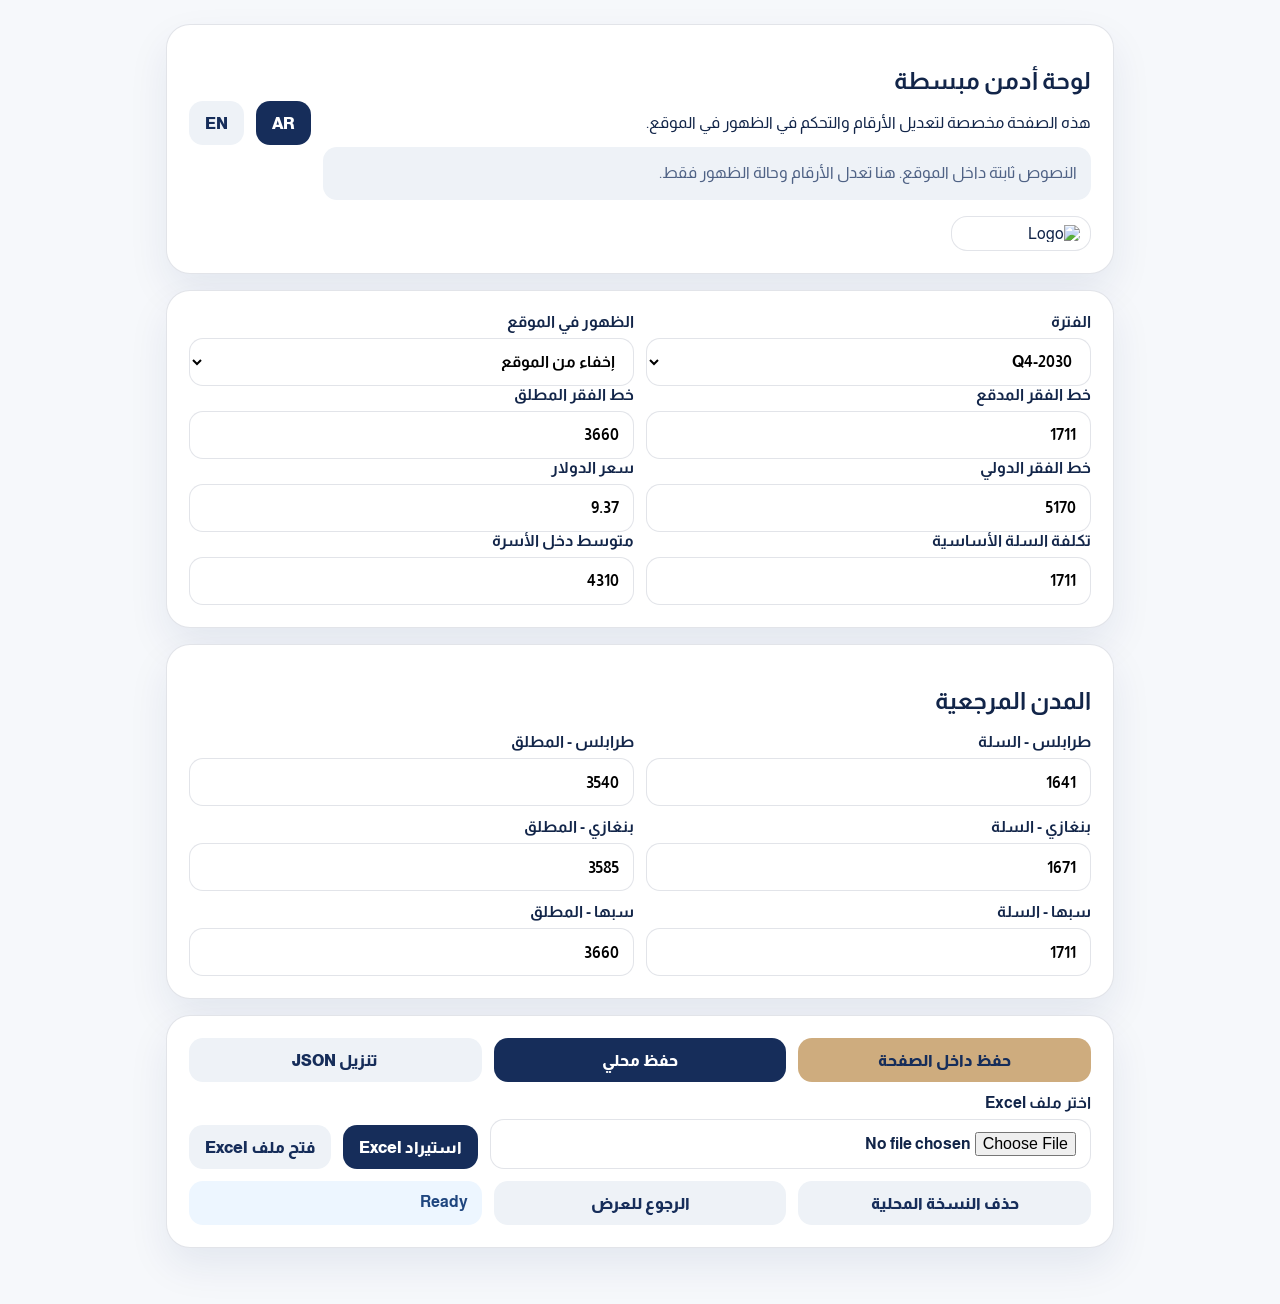
==== admin.html @ bd621da5 "Add files via upload" ====
<!DOCTYPE html>
<html lang="ar" dir="rtl">
  <head>
    <meta charset="UTF-8" />
    <meta name="viewport" content="width=device-width, initial-scale=1.0" />
    <title>Admin Dashboard</title>
    <link rel="preconnect" href="https://fonts.googleapis.com" />
    <link rel="preconnect" href="https://fonts.gstatic.com" crossorigin />
    <link href="https://fonts.googleapis.com/css2?family=Almarai:wght@300;400;700;800&display=swap" rel="stylesheet" />
    <style>
      :root {
        --primary: #162d5a;
        --accent: #ceac7e;
        --muted: #eef2f7;
        --border: rgba(18, 37, 73, 0.12);
      }

      * { box-sizing: border-box; }

      body {
        margin: 0;
        background: #f6f8fb;
        color: #122549;
        font-family: "Almarai", sans-serif;
      }

      .shell {
        max-width: 980px;
        margin: 0 auto;
        padding: 24px 16px 40px;
      }

      .card {
        background: #fff;
        border: 1px solid var(--border);
        border-radius: 24px;
        box-shadow: 0 18px 40px rgba(0, 35, 102, 0.08);
        padding: 22px;
        margin-bottom: 16px;
      }

      .topbar,
      .actions,
      .lang-switch,
      .grid,
      .import-row {
        display: grid;
        gap: 12px;
      }

      .topbar {
        grid-template-columns: 1fr auto;
        align-items: center;
      }

      .lang-switch {
        grid-auto-flow: column;
      }

      .lang-button,
      .button {
        min-height: 44px;
        padding: 0 16px;
        border: 0;
        border-radius: 14px;
        font: inherit;
        font-weight: 800;
        cursor: pointer;
      }

      .lang-button {
        background: var(--muted);
        color: var(--primary);
      }

      .lang-button.is-active {
        background: var(--primary);
        color: #fff;
      }

      .logo-wrap {
        margin-top: 16px;
        display: grid;
        gap: 10px;
      }

      .logo-wrap img {
        display: block;
        max-width: 140px;
        width: 100%;
        height: auto;
        border: 1px solid var(--border);
        border-radius: 16px;
        padding: 8px 10px;
        background: #fff;
      }

      .grid {
        grid-template-columns: repeat(2, minmax(0, 1fr));
      }

      .import-row {
        grid-template-columns: minmax(0, 1fr) auto auto;
        align-items: end;
      }

      .note {
        margin-top: 12px;
        padding: 12px 14px;
        border-radius: 14px;
        background: var(--muted);
        color: #4f6285;
        line-height: 1.8;
      }

      label {
        display: grid;
        gap: 8px;
        font-weight: 700;
      }

      input,
      select {
        min-height: 48px;
        padding: 12px 14px;
        border: 1px solid var(--border);
        border-radius: 14px;
        background: #fff;
        font: inherit;
      }

      .button {
        background: var(--accent);
        color: var(--primary);
        text-decoration: none;
        display: inline-flex;
        align-items: center;
        justify-content: center;
      }

      .button--dark {
        background: var(--primary);
        color: #fff;
      }

      .button--ghost {
        background: var(--muted);
        color: var(--primary);
      }

      .actions {
        grid-template-columns: repeat(3, minmax(0, 1fr));
      }

      .status {
        padding: 12px 14px;
        border-radius: 14px;
        background: #edf6ff;
        color: #1f467f;
        font-weight: 700;
      }

      @media (max-width: 720px) {
        .topbar,
        .grid,
        .actions,
        .import-row {
          grid-template-columns: 1fr;
        }

        .logo-wrap img {
          max-width: 112px;
        }
      }
    </style>
  </head>
  <body>
    <main class="shell">
      <section class="card">
        <div class="topbar">
          <div>
            <h1 id="pageTitle">Admin</h1>
            <p id="pageDesc">Edit dashboard values</p>
            <div class="note" id="adminNote">Only numeric values and visibility are editable here.</div>
          </div>
          <div class="lang-switch">
            <button class="lang-button is-active" type="button" data-lang="ar">AR</button>
            <button class="lang-button" type="button" data-lang="en">EN</button>
          </div>
        </div>
        <div class="logo-wrap">
          <img id="logoImage" src="./assets/logo-ar.png" alt="Logo" />
        </div>
      </section>

      <section class="card">
        <div class="grid">
          <label>
            <span id="periodLabel">Period</span>
            <select id="periodSelect"></select>
          </label>
          <label>
            <span id="availableLabel">Visibility</span>
            <select id="availableSelect">
              <option value="true">Show</option>
              <option value="false">Hide</option>
            </select>
          </label>
        </div>

        <div class="grid">
          <label>
            <span id="extremeLabel">Extreme poverty line</span>
            <input id="extremeInput" type="number" />
          </label>
          <label>
            <span id="absoluteLabel">Absolute poverty line</span>
            <input id="absoluteInput" type="number" />
          </label>
        </div>

        <div class="grid">
          <label>
            <span id="internationalLabel">International poverty line</span>
            <input id="internationalInput" type="number" />
          </label>
          <label>
            <span id="fxLabel">USD rate</span>
            <input id="fxInput" type="number" step="0.01" />
          </label>
        </div>

        <div class="grid">
          <label>
            <span id="basketLabel">Basic basket cost</span>
            <input id="basketInput" type="number" />
          </label>
          <label>
            <span id="incomeLabel">Average family income</span>
            <input id="incomeInput" type="number" />
          </label>
        </div>
      </section>

      <section class="card">
        <h2 id="regionsTitle">Reference cities</h2>
        <div class="grid">
          <label>
            <span id="tripoliBasketLabel">Tripoli - basket</span>
            <input id="tripoliBasket" type="number" />
          </label>
          <label>
            <span id="tripoliAbsoluteLabel">Tripoli - absolute</span>
            <input id="tripoliAbsolute" type="number" />
          </label>
          <label>
            <span id="benghaziBasketLabel">Benghazi - basket</span>
            <input id="benghaziBasket" type="number" />
          </label>
          <label>
            <span id="benghaziAbsoluteLabel">Benghazi - absolute</span>
            <input id="benghaziAbsolute" type="number" />
          </label>
          <label>
            <span id="sabhaBasketLabel">Sabha - basket</span>
            <input id="sabhaBasket" type="number" />
          </label>
          <label>
            <span id="sabhaAbsoluteLabel">Sabha - absolute</span>
            <input id="sabhaAbsolute" type="number" />
          </label>
        </div>
      </section>

      <section class="card">
        <div class="actions">
          <button class="button" id="saveButton" type="button">Save in page</button>
          <button class="button button--dark" id="saveLocalButton" type="button">Save locally</button>
          <button class="button button--ghost" id="downloadButton" type="button">Download JSON</button>
        </div>
        <div class="import-row" style="margin-top:12px;">
          <label>
            <span id="fileLabel">Choose Excel file</span>
            <input id="excelFileInput" type="file" accept=".xlsx,.xls" />
          </label>
          <button class="button button--dark" id="importExcelButton" type="button">Import Excel</button>
          <a class="button button--ghost" href="./dashboard-data.xlsx" id="templateButton">Open Excel file</a>
        </div>
        <div class="actions" style="margin-top:12px;">
          <button class="button button--ghost" id="resetLocalButton" type="button">Reset local copy</button>
          <a class="button button--ghost" href="./index.html" id="backButton">Back to dashboard</a>
          <div class="status" id="statusBox">Ready</div>
        </div>
      </section>
    </main>

    <script src="https://cdn.jsdelivr.net/npm/xlsx/dist/xlsx.full.min.js"></script>
    <script src="./dashboard-data.js"></script>
    <script>
      const STORAGE_KEY = "kif-dashboard-data";
      const LANG_KEY = "kif-dashboard-lang";

      let source = null;
      let currentLang = localStorage.getItem(LANG_KEY) || "ar";

      const ui = {
        ar: {
          pageTitle: "\u0644\u0648\u062d\u0629 \u0623\u062f\u0645\u0646 \u0645\u0628\u0633\u0637\u0629",
          pageDesc: "\u0647\u0630\u0647 \u0627\u0644\u0635\u0641\u062d\u0629 \u0645\u062e\u0635\u0635\u0629 \u0644\u062a\u0639\u062f\u064a\u0644 \u0627\u0644\u0623\u0631\u0642\u0627\u0645 \u0648\u0627\u0644\u062a\u062d\u0643\u0645 \u0641\u064a \u0627\u0644\u0638\u0647\u0648\u0631 \u0641\u064a \u0627\u0644\u0645\u0648\u0642\u0639.",
          adminNote: "\u0627\u0644\u0646\u0635\u0648\u0635 \u062b\u0627\u0628\u062a\u0629 \u062f\u0627\u062e\u0644 \u0627\u0644\u0645\u0648\u0642\u0639. \u0647\u0646\u0627 \u062a\u0639\u062f\u0644 \u0627\u0644\u0623\u0631\u0642\u0627\u0645 \u0648\u062d\u0627\u0644\u0629 \u0627\u0644\u0638\u0647\u0648\u0631 \u0641\u0642\u0637.",
          periodLabel: "\u0627\u0644\u0641\u062a\u0631\u0629",
          availableLabel: "\u0627\u0644\u0638\u0647\u0648\u0631 \u0641\u064a \u0627\u0644\u0645\u0648\u0642\u0639",
          extremeLabel: "\u062e\u0637 \u0627\u0644\u0641\u0642\u0631 \u0627\u0644\u0645\u062f\u0642\u0639",
          absoluteLabel: "\u062e\u0637 \u0627\u0644\u0641\u0642\u0631 \u0627\u0644\u0645\u0637\u0644\u0642",
          internationalLabel: "\u062e\u0637 \u0627\u0644\u0641\u0642\u0631 \u0627\u0644\u062f\u0648\u0644\u064a",
          fxLabel: "\u0633\u0639\u0631 \u0627\u0644\u062f\u0648\u0644\u0627\u0631",
          basketLabel: "\u062a\u0643\u0644\u0641\u0629 \u0627\u0644\u0633\u0644\u0629 \u0627\u0644\u0623\u0633\u0627\u0633\u064a\u0629",
          incomeLabel: "\u0645\u062a\u0648\u0633\u0637 \u062f\u062e\u0644 \u0627\u0644\u0623\u0633\u0631\u0629",
          regionsTitle: "\u0627\u0644\u0645\u062f\u0646 \u0627\u0644\u0645\u0631\u062c\u0639\u064a\u0629",
          tripoliBasketLabel: "\u0637\u0631\u0627\u0628\u0644\u0633 - \u0627\u0644\u0633\u0644\u0629",
          tripoliAbsoluteLabel: "\u0637\u0631\u0627\u0628\u0644\u0633 - \u0627\u0644\u0645\u0637\u0644\u0642",
          benghaziBasketLabel: "\u0628\u0646\u063a\u0627\u0632\u064a - \u0627\u0644\u0633\u0644\u0629",
          benghaziAbsoluteLabel: "\u0628\u0646\u063a\u0627\u0632\u064a - \u0627\u0644\u0645\u0637\u0644\u0642",
          sabhaBasketLabel: "\u0633\u0628\u0647\u0627 - \u0627\u0644\u0633\u0644\u0629",
          sabhaAbsoluteLabel: "\u0633\u0628\u0647\u0627 - \u0627\u0644\u0645\u0637\u0644\u0642",
          saveButton: "\u062d\u0641\u0638 \u062f\u0627\u062e\u0644 \u0627\u0644\u0635\u0641\u062d\u0629",
          saveLocalButton: "\u062d\u0641\u0638 \u0645\u062d\u0644\u064a",
          downloadButton: "\u062a\u0646\u0632\u064a\u0644 JSON",
          resetLocalButton: "\u062d\u0630\u0641 \u0627\u0644\u0646\u0633\u062e\u0629 \u0627\u0644\u0645\u062d\u0644\u064a\u0629",
          backButton: "\u0627\u0644\u0631\u062c\u0648\u0639 \u0644\u0644\u0639\u0631\u0636",
          importExcelButton: "\u0627\u0633\u062a\u064a\u0631\u0627\u062f Excel",
          templateButton: "\u0641\u062a\u062d \u0645\u0644\u0641 Excel",
          fileLabel: "\u0627\u062e\u062a\u0631 \u0645\u0644\u0641 Excel",
          availableYes: "\u0625\u0638\u0647\u0627\u0631 \u0641\u064a \u0627\u0644\u0645\u0648\u0642\u0639",
          availableNo: "\u0625\u062e\u0641\u0627\u0621 \u0645\u0646 \u0627\u0644\u0645\u0648\u0642\u0639",
          saved: "\u062a\u0645 \u062d\u0641\u0638 \u0627\u0644\u062a\u0639\u062f\u064a\u0644\u0627\u062a \u062f\u0627\u062e\u0644 \u0627\u0644\u0635\u0641\u062d\u0629",
          localSaved: "\u062a\u0645 \u0627\u0644\u062d\u0641\u0638 \u0645\u062d\u0644\u064a\u064b\u0627",
          localReset: "\u062a\u0645 \u062d\u0630\u0641 \u0627\u0644\u0646\u0633\u062e\u0629 \u0627\u0644\u0645\u062d\u0644\u064a\u0629",
          downloaded: "\u062a\u0645 \u062a\u0646\u0632\u064a\u0644 \u0645\u0644\u0641 JSON",
          importSuccess: "\u062a\u0645 \u0627\u0633\u062a\u064a\u0631\u0627\u062f \u0645\u0644\u0641 Excel \u0628\u0646\u062c\u0627\u062d",
          chooseExcel: "\u0627\u062e\u062a\u0631 \u0645\u0644\u0641 Excel \u0623\u0648\u0644\u0627\u064b"
        },
        en: {
          pageTitle: "Simple Admin Dashboard",
          pageDesc: "This page is for numeric values and website visibility only.",
          adminNote: "Titles and descriptive text stay fixed in the website. Edit only numbers and visibility here.",
          periodLabel: "Period",
          availableLabel: "Website visibility",
          extremeLabel: "Extreme poverty line",
          absoluteLabel: "Absolute poverty line",
          internationalLabel: "International poverty line",
          fxLabel: "USD rate",
          basketLabel: "Basic basket cost",
          incomeLabel: "Average family income",
          regionsTitle: "Reference cities",
          tripoliBasketLabel: "Tripoli - basket",
          tripoliAbsoluteLabel: "Tripoli - absolute",
          benghaziBasketLabel: "Benghazi - basket",
          benghaziAbsoluteLabel: "Benghazi - absolute",
          sabhaBasketLabel: "Sabha - basket",
          sabhaAbsoluteLabel: "Sabha - absolute",
          saveButton: "Save in page",
          saveLocalButton: "Save locally",
          downloadButton: "Download JSON",
          resetLocalButton: "Reset local copy",
          backButton: "Back to dashboard",
          importExcelButton: "Import Excel",
          templateButton: "Open Excel file",
          fileLabel: "Choose Excel file",
          availableYes: "Show on website",
          availableNo: "Hide from website",
          saved: "Changes saved in the page",
          localSaved: "Saved locally",
          localReset: "Local copy removed",
          downloaded: "JSON downloaded",
          importSuccess: "Excel file imported successfully",
          chooseExcel: "Choose an Excel file first"
        }
      };

      const ids = [
        "pageTitle","pageDesc","adminNote","periodLabel","availableLabel","extremeLabel",
        "absoluteLabel","internationalLabel","fxLabel","basketLabel","incomeLabel","regionsTitle",
        "tripoliBasketLabel","tripoliAbsoluteLabel","benghaziBasketLabel","benghaziAbsoluteLabel",
        "sabhaBasketLabel","sabhaAbsoluteLabel","saveButton","saveLocalButton","downloadButton",
        "resetLocalButton","backButton","importExcelButton","templateButton","fileLabel"
      ];

      const periodSelect = document.getElementById("periodSelect");

      function applyLang() {
        const copy = ui[currentLang];
        document.documentElement.lang = currentLang;
        document.documentElement.dir = currentLang === "ar" ? "rtl" : "ltr";
        document.getElementById("logoImage").src = currentLang === "ar" ? "./assets/logo-ar.png" : "./assets/logo-en.png";
        ids.forEach((id) => {
          const node = document.getElementById(id);
          if (node) {
            node.textContent = copy[id];
          }
        });

        document.querySelectorAll("[data-lang]").forEach((button) => {
          button.classList.toggle("is-active", button.dataset.lang === currentLang);
        });

        const availableSelect = document.getElementById("availableSelect");
        availableSelect.options[0].text = copy.availableYes;
        availableSelect.options[1].text = copy.availableNo;
      }

      function setStatus(text) {
        document.getElementById("statusBox").textContent = text;
      }

      function loadOptions() {
        const sortedKeys = Object.keys(source.periods)
          .sort((left, right) => {
            const [leftYear, leftQuarter] = left.split("-");
            const [rightYear, rightQuarter] = right.split("-");
            const quarterRank = { Q1: 1, Q2: 2, Q3: 3, Q4: 4 };

            if (Number(leftYear) !== Number(rightYear)) {
              return Number(rightYear) - Number(leftYear);
            }

            return quarterRank[rightQuarter] - quarterRank[leftQuarter];
          });

        periodSelect.innerHTML = sortedKeys.map((key) => `<option value="${key}">${key}</option>`).join("");
        loadPeriod();
      }

      function loadPeriod() {
        const period = source.periods[periodSelect.value];
        document.getElementById("availableSelect").value = String(period.available);
        document.getElementById("extremeInput").value = period.extreme ?? "";
        document.getElementById("absoluteInput").value = period.absolute ?? "";
        document.getElementById("internationalInput").value = period.international ?? "";
        document.getElementById("fxInput").value = period.fx ?? "";
        document.getElementById("basketInput").value = period.basketCost ?? "";
        document.getElementById("incomeInput").value = period.familyIncome ?? "";

        const tripoli = period.regions[0] || {};
        const benghazi = period.regions[1] || {};
        const sabha = period.regions[2] || {};

        document.getElementById("tripoliBasket").value = tripoli.basket ?? "";
        document.getElementById("tripoliAbsolute").value = tripoli.absolute ?? "";
        document.getElementById("benghaziBasket").value = benghazi.basket ?? "";
        document.getElementById("benghaziAbsolute").value = benghazi.absolute ?? "";
        document.getElementById("sabhaBasket").value = sabha.basket ?? "";
        document.getElementById("sabhaAbsolute").value = sabha.absolute ?? "";
      }

      function savePeriod() {
        const period = source.periods[periodSelect.value];
        const extreme = document.getElementById("extremeInput").value;
        const absolute = document.getElementById("absoluteInput").value;

        period.available = document.getElementById("availableSelect").value === "true";
        period.extreme = extreme ? Number(extreme) : null;
        period.absolute = absolute ? Number(absolute) : null;
        period.international = document.getElementById("internationalInput").value ? Number(document.getElementById("internationalInput").value) : null;
        period.fx = document.getElementById("fxInput").value ? Number(document.getElementById("fxInput").value) : null;
        period.basketCost = document.getElementById("basketInput").value ? Number(document.getElementById("basketInput").value) : null;
        period.familyIncome = document.getElementById("incomeInput").value ? Number(document.getElementById("incomeInput").value) : null;
        period.regions = period.available ? [
          { nameAr: "\u0637\u0631\u0627\u0628\u0644\u0633", nameEn: "Tripoli", basket: Number(document.getElementById("tripoliBasket").value || 0), extreme: Number(document.getElementById("tripoliBasket").value || 0), absolute: Number(document.getElementById("tripoliAbsolute").value || 0) },
          { nameAr: "\u0628\u0646\u063a\u0627\u0632\u064a", nameEn: "Benghazi", basket: Number(document.getElementById("benghaziBasket").value || 0), extreme: Number(document.getElementById("benghaziBasket").value || 0), absolute: Number(document.getElementById("benghaziAbsolute").value || 0) },
          { nameAr: "\u0633\u0628\u0647\u0627", nameEn: "Sabha", basket: Number(document.getElementById("sabhaBasket").value || 0), extreme: Number(document.getElementById("sabhaBasket").value || 0), absolute: Number(document.getElementById("sabhaAbsolute").value || 0) }
        ] : [];

        setStatus(ui[currentLang].saved);
      }

      function saveLocal() {
        localStorage.setItem(STORAGE_KEY, JSON.stringify(source));
        setStatus(ui[currentLang].localSaved);
      }

      function resetLocal() {
        localStorage.removeItem(STORAGE_KEY);
        localStorage.removeItem(LANG_KEY);
        setStatus(ui[currentLang].localReset);
      }

      function downloadJson() {
        const blob = new Blob([JSON.stringify(source, null, 2)], { type: "application/json" });
        const url = URL.createObjectURL(blob);
        const a = document.createElement("a");
        a.href = url;
        a.download = "dashboard-data.json";
        a.click();
        URL.revokeObjectURL(url);
        setStatus(ui[currentLang].downloaded);
      }

      function importExcelWorkbook(workbook) {
        const periodsSheet = workbook.Sheets["Periods"];
        const regionsSheet = workbook.Sheets["Regions"];
        const historySheet = workbook.Sheets["History"];
        const marketSheet = workbook.Sheets["MarketTrend"];

        if (!periodsSheet || !regionsSheet) {
          throw new Error("Missing required sheets");
        }

        const periodsRows = XLSX.utils.sheet_to_json(periodsSheet, { defval: null });
        const regionsRows = XLSX.utils.sheet_to_json(regionsSheet, { defval: null });
        const historyRows = historySheet ? XLSX.utils.sheet_to_json(historySheet, { defval: null }) : [];
        const marketRows = marketSheet ? XLSX.utils.sheet_to_json(marketSheet, { defval: null }) : [];

        periodsRows.forEach((row) => {
          const period = source.periods[row.period_key];
          if (!period) return;
          period.available = Number(row.visible) === 1;
          period.year = Number(row.year);
          period.quarter = row.quarter;
          period.labelAr = row.label_ar || period.labelAr;
          period.labelEn = row.label_en || period.labelEn;
          period.extreme = row.extreme == null ? null : Number(row.extreme);
          period.absolute = row.absolute == null ? null : Number(row.absolute);
          period.international = row.international == null ? null : Number(row.international);
          period.fx = row.fx == null ? null : Number(row.fx);
          period.basketCost = row.basket_cost == null ? null : Number(row.basket_cost);
          period.familyIncome = row.family_income == null ? null : Number(row.family_income);
          period.regions = [];
        });

        regionsRows.forEach((row) => {
          const period = source.periods[row.period_key];
          if (!period) return;
          period.regions.push({
            nameAr: row.city_ar,
            nameEn: row.city_en,
            basket: row.basket == null ? null : Number(row.basket),
            extreme: row.extreme == null ? null : Number(row.extreme),
            absolute: row.absolute == null ? null : Number(row.absolute)
          });
        });

        if (historyRows.length) {
          source.historicalMeasures = historyRows.map((row) => ({
            year: String(row.year ?? ""),
            institutionAr: row.institution_ar,
            institutionEn: row.institution_en,
            percent: row.percent,
            familyAr: row.family_ar,
            familyEn: row.family_en,
            familyValue: row.family_value == null ? null : Number(row.family_value),
            individualAr: row.individual_ar,
            individualEn: row.individual_en
          }));
        }

        if (marketRows.length) {
          source.marketTrend = {
            labels: marketRows.map((row) => row.label),
            bfx: marketRows.map((row) => Number(row.bfx ?? 0)),
            meb: marketRows.map((row) => Number(row.meb ?? 0))
          };
        }
      }

      async function handleExcelImport() {
        const file = document.getElementById("excelFileInput").files[0];
        if (!file) {
          setStatus(ui[currentLang].chooseExcel);
          return;
        }

        const buffer = await file.arrayBuffer();
        const workbook = XLSX.read(buffer, { type: "array" });
        importExcelWorkbook(workbook);
        loadOptions();
        setStatus(ui[currentLang].importSuccess);
      }

      async function init() {
        const saved = localStorage.getItem(STORAGE_KEY);
        source = saved ? JSON.parse(saved) : (window.DASHBOARD_DATA || await (await fetch("./dashboard-data.json")).json());
        applyLang();
        loadOptions();

        document.querySelectorAll("[data-lang]").forEach((button) => {
          button.addEventListener("click", () => {
            currentLang = button.dataset.lang;
            localStorage.setItem(LANG_KEY, currentLang);
            applyLang();
          });
        });

        periodSelect.addEventListener("change", loadPeriod);
        document.getElementById("saveButton").addEventListener("click", savePeriod);
        document.getElementById("saveLocalButton").addEventListener("click", saveLocal);
        document.getElementById("resetLocalButton").addEventListener("click", resetLocal);
        document.getElementById("downloadButton").addEventListener("click", downloadJson);
        document.getElementById("importExcelButton").addEventListener("click", handleExcelImport);
      }

      init();
    </script>
  </body>
</html>
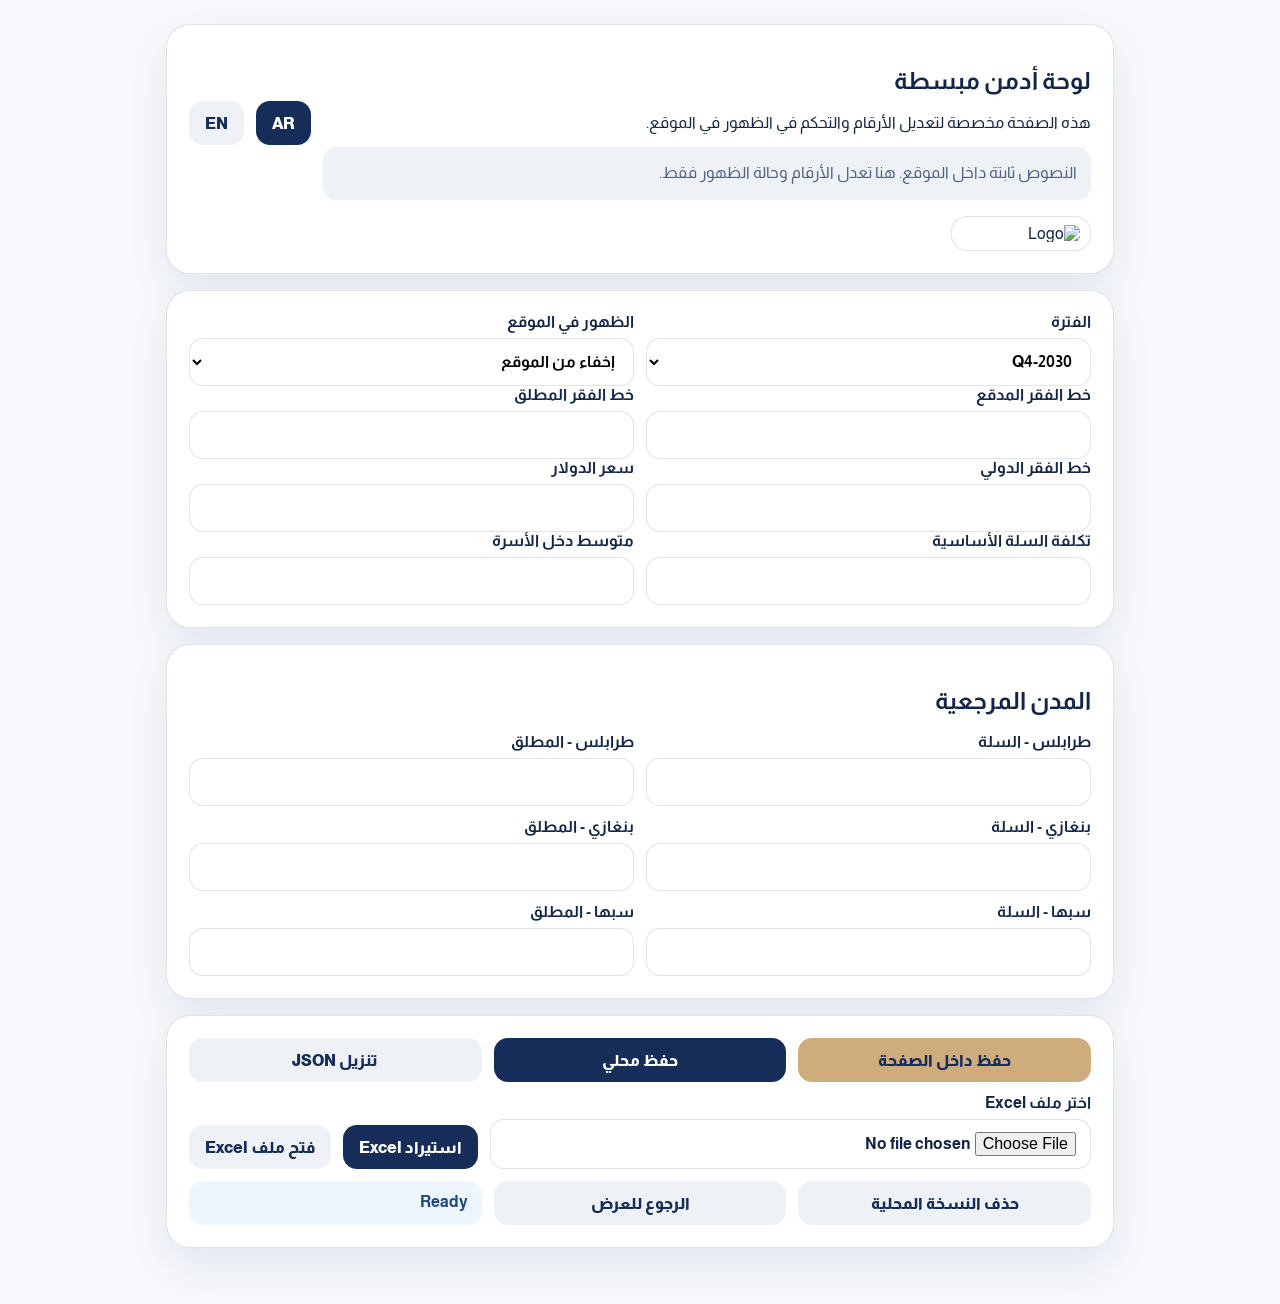
==== commit 186d191f: "Add files via upload" ====
--- a/admin.html
+++ b/admin.html
@@ -1,605 +1,666 @@
-<!DOCTYPE html>
-<html lang="ar" dir="rtl">
-  <head>
-    <meta charset="UTF-8" />
-    <meta name="viewport" content="width=device-width, initial-scale=1.0" />
-    <title>Admin Dashboard</title>
-    <link rel="preconnect" href="https://fonts.googleapis.com" />
-    <link rel="preconnect" href="https://fonts.gstatic.com" crossorigin />
-    <link href="https://fonts.googleapis.com/css2?family=Almarai:wght@300;400;700;800&display=swap" rel="stylesheet" />
-    <style>
-      :root {
-        --primary: #162d5a;
-        --accent: #ceac7e;
-        --muted: #eef2f7;
-        --border: rgba(18, 37, 73, 0.12);
-      }
-
-      * { box-sizing: border-box; }
-
-      body {
-        margin: 0;
-        background: #f6f8fb;
-        color: #122549;
-        font-family: "Almarai", sans-serif;
-      }
-
-      .shell {
-        max-width: 980px;
-        margin: 0 auto;
-        padding: 24px 16px 40px;
-      }
-
-      .card {
-        background: #fff;
-        border: 1px solid var(--border);
-        border-radius: 24px;
-        box-shadow: 0 18px 40px rgba(0, 35, 102, 0.08);
-        padding: 22px;
-        margin-bottom: 16px;
-      }
-
-      .topbar,
-      .actions,
-      .lang-switch,
-      .grid,
-      .import-row {
-        display: grid;
-        gap: 12px;
-      }
-
-      .topbar {
-        grid-template-columns: 1fr auto;
-        align-items: center;
-      }
-
-      .lang-switch {
-        grid-auto-flow: column;
-      }
-
-      .lang-button,
-      .button {
-        min-height: 44px;
-        padding: 0 16px;
-        border: 0;
-        border-radius: 14px;
-        font: inherit;
-        font-weight: 800;
-        cursor: pointer;
-      }
-
-      .lang-button {
-        background: var(--muted);
-        color: var(--primary);
-      }
-
-      .lang-button.is-active {
-        background: var(--primary);
-        color: #fff;
-      }
-
-      .logo-wrap {
-        margin-top: 16px;
-        display: grid;
-        gap: 10px;
-      }
-
-      .logo-wrap img {
-        display: block;
-        max-width: 140px;
-        width: 100%;
-        height: auto;
-        border: 1px solid var(--border);
-        border-radius: 16px;
-        padding: 8px 10px;
-        background: #fff;
-      }
-
-      .grid {
-        grid-template-columns: repeat(2, minmax(0, 1fr));
-      }
-
-      .import-row {
-        grid-template-columns: minmax(0, 1fr) auto auto;
-        align-items: end;
-      }
-
-      .note {
-        margin-top: 12px;
-        padding: 12px 14px;
-        border-radius: 14px;
-        background: var(--muted);
-        color: #4f6285;
-        line-height: 1.8;
-      }
-
-      label {
-        display: grid;
-        gap: 8px;
-        font-weight: 700;
-      }
-
-      input,
-      select {
-        min-height: 48px;
-        padding: 12px 14px;
-        border: 1px solid var(--border);
-        border-radius: 14px;
-        background: #fff;
-        font: inherit;
-      }
-
-      .button {
-        background: var(--accent);
-        color: var(--primary);
-        text-decoration: none;
-        display: inline-flex;
-        align-items: center;
-        justify-content: center;
-      }
-
-      .button--dark {
-        background: var(--primary);
-        color: #fff;
-      }
-
-      .button--ghost {
-        background: var(--muted);
-        color: var(--primary);
-      }
-
-      .actions {
-        grid-template-columns: repeat(3, minmax(0, 1fr));
-      }
-
-      .status {
-        padding: 12px 14px;
-        border-radius: 14px;
-        background: #edf6ff;
-        color: #1f467f;
-        font-weight: 700;
-      }
-
-      @media (max-width: 720px) {
-        .topbar,
-        .grid,
-        .actions,
-        .import-row {
-          grid-template-columns: 1fr;
-        }
-
-        .logo-wrap img {
-          max-width: 112px;
-        }
-      }
-    </style>
-  </head>
-  <body>
-    <main class="shell">
-      <section class="card">
-        <div class="topbar">
-          <div>
-            <h1 id="pageTitle">Admin</h1>
-            <p id="pageDesc">Edit dashboard values</p>
-            <div class="note" id="adminNote">Only numeric values and visibility are editable here.</div>
-          </div>
-          <div class="lang-switch">
-            <button class="lang-button is-active" type="button" data-lang="ar">AR</button>
-            <button class="lang-button" type="button" data-lang="en">EN</button>
-          </div>
-        </div>
-        <div class="logo-wrap">
-          <img id="logoImage" src="./assets/logo-ar.png" alt="Logo" />
-        </div>
-      </section>
-
-      <section class="card">
-        <div class="grid">
-          <label>
-            <span id="periodLabel">Period</span>
-            <select id="periodSelect"></select>
-          </label>
-          <label>
-            <span id="availableLabel">Visibility</span>
-            <select id="availableSelect">
-              <option value="true">Show</option>
-              <option value="false">Hide</option>
-            </select>
-          </label>
-        </div>
-
-        <div class="grid">
-          <label>
-            <span id="extremeLabel">Extreme poverty line</span>
-            <input id="extremeInput" type="number" />
-          </label>
-          <label>
-            <span id="absoluteLabel">Absolute poverty line</span>
-            <input id="absoluteInput" type="number" />
-          </label>
-        </div>
-
-        <div class="grid">
-          <label>
-            <span id="internationalLabel">International poverty line</span>
-            <input id="internationalInput" type="number" />
-          </label>
-          <label>
-            <span id="fxLabel">USD rate</span>
-            <input id="fxInput" type="number" step="0.01" />
-          </label>
-        </div>
-
-        <div class="grid">
-          <label>
-            <span id="basketLabel">Basic basket cost</span>
-            <input id="basketInput" type="number" />
-          </label>
-          <label>
-            <span id="incomeLabel">Average family income</span>
-            <input id="incomeInput" type="number" />
-          </label>
-        </div>
-      </section>
-
-      <section class="card">
-        <h2 id="regionsTitle">Reference cities</h2>
-        <div class="grid">
-          <label>
-            <span id="tripoliBasketLabel">Tripoli - basket</span>
-            <input id="tripoliBasket" type="number" />
-          </label>
-          <label>
-            <span id="tripoliAbsoluteLabel">Tripoli - absolute</span>
-            <input id="tripoliAbsolute" type="number" />
-          </label>
-          <label>
-            <span id="benghaziBasketLabel">Benghazi - basket</span>
-            <input id="benghaziBasket" type="number" />
-          </label>
-          <label>
-            <span id="benghaziAbsoluteLabel">Benghazi - absolute</span>
-            <input id="benghaziAbsolute" type="number" />
-          </label>
-          <label>
-            <span id="sabhaBasketLabel">Sabha - basket</span>
-            <input id="sabhaBasket" type="number" />
-          </label>
-          <label>
-            <span id="sabhaAbsoluteLabel">Sabha - absolute</span>
-            <input id="sabhaAbsolute" type="number" />
-          </label>
-        </div>
-      </section>
-
-      <section class="card">
-        <div class="actions">
-          <button class="button" id="saveButton" type="button">Save in page</button>
-          <button class="button button--dark" id="saveLocalButton" type="button">Save locally</button>
-          <button class="button button--ghost" id="downloadButton" type="button">Download JSON</button>
-        </div>
-        <div class="import-row" style="margin-top:12px;">
-          <label>
-            <span id="fileLabel">Choose Excel file</span>
-            <input id="excelFileInput" type="file" accept=".xlsx,.xls" />
-          </label>
-          <button class="button button--dark" id="importExcelButton" type="button">Import Excel</button>
-          <a class="button button--ghost" href="./dashboard-data.xlsx" id="templateButton">Open Excel file</a>
-        </div>
-        <div class="actions" style="margin-top:12px;">
-          <button class="button button--ghost" id="resetLocalButton" type="button">Reset local copy</button>
-          <a class="button button--ghost" href="./index.html" id="backButton">Back to dashboard</a>
-          <div class="status" id="statusBox">Ready</div>
-        </div>
-      </section>
-    </main>
-
-    <script src="https://cdn.jsdelivr.net/npm/xlsx/dist/xlsx.full.min.js"></script>
-    <script src="./dashboard-data.js"></script>
-    <script>
-      const STORAGE_KEY = "kif-dashboard-data";
-      const LANG_KEY = "kif-dashboard-lang";
-
-      let source = null;
-      let currentLang = localStorage.getItem(LANG_KEY) || "ar";
-
-      const ui = {
-        ar: {
-          pageTitle: "\u0644\u0648\u062d\u0629 \u0623\u062f\u0645\u0646 \u0645\u0628\u0633\u0637\u0629",
-          pageDesc: "\u0647\u0630\u0647 \u0627\u0644\u0635\u0641\u062d\u0629 \u0645\u062e\u0635\u0635\u0629 \u0644\u062a\u0639\u062f\u064a\u0644 \u0627\u0644\u0623\u0631\u0642\u0627\u0645 \u0648\u0627\u0644\u062a\u062d\u0643\u0645 \u0641\u064a \u0627\u0644\u0638\u0647\u0648\u0631 \u0641\u064a \u0627\u0644\u0645\u0648\u0642\u0639.",
-          adminNote: "\u0627\u0644\u0646\u0635\u0648\u0635 \u062b\u0627\u0628\u062a\u0629 \u062f\u0627\u062e\u0644 \u0627\u0644\u0645\u0648\u0642\u0639. \u0647\u0646\u0627 \u062a\u0639\u062f\u0644 \u0627\u0644\u0623\u0631\u0642\u0627\u0645 \u0648\u062d\u0627\u0644\u0629 \u0627\u0644\u0638\u0647\u0648\u0631 \u0641\u0642\u0637.",
-          periodLabel: "\u0627\u0644\u0641\u062a\u0631\u0629",
-          availableLabel: "\u0627\u0644\u0638\u0647\u0648\u0631 \u0641\u064a \u0627\u0644\u0645\u0648\u0642\u0639",
-          extremeLabel: "\u062e\u0637 \u0627\u0644\u0641\u0642\u0631 \u0627\u0644\u0645\u062f\u0642\u0639",
-          absoluteLabel: "\u062e\u0637 \u0627\u0644\u0641\u0642\u0631 \u0627\u0644\u0645\u0637\u0644\u0642",
-          internationalLabel: "\u062e\u0637 \u0627\u0644\u0641\u0642\u0631 \u0627\u0644\u062f\u0648\u0644\u064a",
-          fxLabel: "\u0633\u0639\u0631 \u0627\u0644\u062f\u0648\u0644\u0627\u0631",
-          basketLabel: "\u062a\u0643\u0644\u0641\u0629 \u0627\u0644\u0633\u0644\u0629 \u0627\u0644\u0623\u0633\u0627\u0633\u064a\u0629",
-          incomeLabel: "\u0645\u062a\u0648\u0633\u0637 \u062f\u062e\u0644 \u0627\u0644\u0623\u0633\u0631\u0629",
-          regionsTitle: "\u0627\u0644\u0645\u062f\u0646 \u0627\u0644\u0645\u0631\u062c\u0639\u064a\u0629",
-          tripoliBasketLabel: "\u0637\u0631\u0627\u0628\u0644\u0633 - \u0627\u0644\u0633\u0644\u0629",
-          tripoliAbsoluteLabel: "\u0637\u0631\u0627\u0628\u0644\u0633 - \u0627\u0644\u0645\u0637\u0644\u0642",
-          benghaziBasketLabel: "\u0628\u0646\u063a\u0627\u0632\u064a - \u0627\u0644\u0633\u0644\u0629",
-          benghaziAbsoluteLabel: "\u0628\u0646\u063a\u0627\u0632\u064a - \u0627\u0644\u0645\u0637\u0644\u0642",
-          sabhaBasketLabel: "\u0633\u0628\u0647\u0627 - \u0627\u0644\u0633\u0644\u0629",
-          sabhaAbsoluteLabel: "\u0633\u0628\u0647\u0627 - \u0627\u0644\u0645\u0637\u0644\u0642",
-          saveButton: "\u062d\u0641\u0638 \u062f\u0627\u062e\u0644 \u0627\u0644\u0635\u0641\u062d\u0629",
-          saveLocalButton: "\u062d\u0641\u0638 \u0645\u062d\u0644\u064a",
-          downloadButton: "\u062a\u0646\u0632\u064a\u0644 JSON",
-          resetLocalButton: "\u062d\u0630\u0641 \u0627\u0644\u0646\u0633\u062e\u0629 \u0627\u0644\u0645\u062d\u0644\u064a\u0629",
-          backButton: "\u0627\u0644\u0631\u062c\u0648\u0639 \u0644\u0644\u0639\u0631\u0636",
-          importExcelButton: "\u0627\u0633\u062a\u064a\u0631\u0627\u062f Excel",
-          templateButton: "\u0641\u062a\u062d \u0645\u0644\u0641 Excel",
-          fileLabel: "\u0627\u062e\u062a\u0631 \u0645\u0644\u0641 Excel",
-          availableYes: "\u0625\u0638\u0647\u0627\u0631 \u0641\u064a \u0627\u0644\u0645\u0648\u0642\u0639",
-          availableNo: "\u0625\u062e\u0641\u0627\u0621 \u0645\u0646 \u0627\u0644\u0645\u0648\u0642\u0639",
-          saved: "\u062a\u0645 \u062d\u0641\u0638 \u0627\u0644\u062a\u0639\u062f\u064a\u0644\u0627\u062a \u062f\u0627\u062e\u0644 \u0627\u0644\u0635\u0641\u062d\u0629",
-          localSaved: "\u062a\u0645 \u0627\u0644\u062d\u0641\u0638 \u0645\u062d\u0644\u064a\u064b\u0627",
-          localReset: "\u062a\u0645 \u062d\u0630\u0641 \u0627\u0644\u0646\u0633\u062e\u0629 \u0627\u0644\u0645\u062d\u0644\u064a\u0629",
-          downloaded: "\u062a\u0645 \u062a\u0646\u0632\u064a\u0644 \u0645\u0644\u0641 JSON",
-          importSuccess: "\u062a\u0645 \u0627\u0633\u062a\u064a\u0631\u0627\u062f \u0645\u0644\u0641 Excel \u0628\u0646\u062c\u0627\u062d",
-          chooseExcel: "\u0627\u062e\u062a\u0631 \u0645\u0644\u0641 Excel \u0623\u0648\u0644\u0627\u064b"
-        },
-        en: {
-          pageTitle: "Simple Admin Dashboard",
-          pageDesc: "This page is for numeric values and website visibility only.",
-          adminNote: "Titles and descriptive text stay fixed in the website. Edit only numbers and visibility here.",
-          periodLabel: "Period",
-          availableLabel: "Website visibility",
-          extremeLabel: "Extreme poverty line",
-          absoluteLabel: "Absolute poverty line",
-          internationalLabel: "International poverty line",
-          fxLabel: "USD rate",
-          basketLabel: "Basic basket cost",
-          incomeLabel: "Average family income",
-          regionsTitle: "Reference cities",
-          tripoliBasketLabel: "Tripoli - basket",
-          tripoliAbsoluteLabel: "Tripoli - absolute",
-          benghaziBasketLabel: "Benghazi - basket",
-          benghaziAbsoluteLabel: "Benghazi - absolute",
-          sabhaBasketLabel: "Sabha - basket",
-          sabhaAbsoluteLabel: "Sabha - absolute",
-          saveButton: "Save in page",
-          saveLocalButton: "Save locally",
-          downloadButton: "Download JSON",
-          resetLocalButton: "Reset local copy",
-          backButton: "Back to dashboard",
-          importExcelButton: "Import Excel",
-          templateButton: "Open Excel file",
-          fileLabel: "Choose Excel file",
-          availableYes: "Show on website",
-          availableNo: "Hide from website",
-          saved: "Changes saved in the page",
-          localSaved: "Saved locally",
-          localReset: "Local copy removed",
-          downloaded: "JSON downloaded",
-          importSuccess: "Excel file imported successfully",
-          chooseExcel: "Choose an Excel file first"
-        }
-      };
-
-      const ids = [
-        "pageTitle","pageDesc","adminNote","periodLabel","availableLabel","extremeLabel",
-        "absoluteLabel","internationalLabel","fxLabel","basketLabel","incomeLabel","regionsTitle",
-        "tripoliBasketLabel","tripoliAbsoluteLabel","benghaziBasketLabel","benghaziAbsoluteLabel",
-        "sabhaBasketLabel","sabhaAbsoluteLabel","saveButton","saveLocalButton","downloadButton",
-        "resetLocalButton","backButton","importExcelButton","templateButton","fileLabel"
-      ];
-
-      const periodSelect = document.getElementById("periodSelect");
-
-      function applyLang() {
-        const copy = ui[currentLang];
-        document.documentElement.lang = currentLang;
-        document.documentElement.dir = currentLang === "ar" ? "rtl" : "ltr";
-        document.getElementById("logoImage").src = currentLang === "ar" ? "./assets/logo-ar.png" : "./assets/logo-en.png";
-        ids.forEach((id) => {
-          const node = document.getElementById(id);
-          if (node) {
-            node.textContent = copy[id];
-          }
-        });
-
-        document.querySelectorAll("[data-lang]").forEach((button) => {
-          button.classList.toggle("is-active", button.dataset.lang === currentLang);
-        });
-
-        const availableSelect = document.getElementById("availableSelect");
-        availableSelect.options[0].text = copy.availableYes;
-        availableSelect.options[1].text = copy.availableNo;
-      }
-
-      function setStatus(text) {
-        document.getElementById("statusBox").textContent = text;
-      }
-
-      function loadOptions() {
-        const sortedKeys = Object.keys(source.periods)
-          .sort((left, right) => {
-            const [leftYear, leftQuarter] = left.split("-");
-            const [rightYear, rightQuarter] = right.split("-");
-            const quarterRank = { Q1: 1, Q2: 2, Q3: 3, Q4: 4 };
-
-            if (Number(leftYear) !== Number(rightYear)) {
-              return Number(rightYear) - Number(leftYear);
-            }
-
-            return quarterRank[rightQuarter] - quarterRank[leftQuarter];
-          });
-
-        periodSelect.innerHTML = sortedKeys.map((key) => `<option value="${key}">${key}</option>`).join("");
-        loadPeriod();
-      }
-
-      function loadPeriod() {
-        const period = source.periods[periodSelect.value];
-        document.getElementById("availableSelect").value = String(period.available);
-        document.getElementById("extremeInput").value = period.extreme ?? "";
-        document.getElementById("absoluteInput").value = period.absolute ?? "";
-        document.getElementById("internationalInput").value = period.international ?? "";
-        document.getElementById("fxInput").value = period.fx ?? "";
-        document.getElementById("basketInput").value = period.basketCost ?? "";
-        document.getElementById("incomeInput").value = period.familyIncome ?? "";
-
-        const tripoli = period.regions[0] || {};
-        const benghazi = period.regions[1] || {};
-        const sabha = period.regions[2] || {};
-
-        document.getElementById("tripoliBasket").value = tripoli.basket ?? "";
-        document.getElementById("tripoliAbsolute").value = tripoli.absolute ?? "";
-        document.getElementById("benghaziBasket").value = benghazi.basket ?? "";
-        document.getElementById("benghaziAbsolute").value = benghazi.absolute ?? "";
-        document.getElementById("sabhaBasket").value = sabha.basket ?? "";
-        document.getElementById("sabhaAbsolute").value = sabha.absolute ?? "";
-      }
-
-      function savePeriod() {
-        const period = source.periods[periodSelect.value];
-        const extreme = document.getElementById("extremeInput").value;
-        const absolute = document.getElementById("absoluteInput").value;
-
-        period.available = document.getElementById("availableSelect").value === "true";
-        period.extreme = extreme ? Number(extreme) : null;
-        period.absolute = absolute ? Number(absolute) : null;
-        period.international = document.getElementById("internationalInput").value ? Number(document.getElementById("internationalInput").value) : null;
-        period.fx = document.getElementById("fxInput").value ? Number(document.getElementById("fxInput").value) : null;
-        period.basketCost = document.getElementById("basketInput").value ? Number(document.getElementById("basketInput").value) : null;
-        period.familyIncome = document.getElementById("incomeInput").value ? Number(document.getElementById("incomeInput").value) : null;
-        period.regions = period.available ? [
-          { nameAr: "\u0637\u0631\u0627\u0628\u0644\u0633", nameEn: "Tripoli", basket: Number(document.getElementById("tripoliBasket").value || 0), extreme: Number(document.getElementById("tripoliBasket").value || 0), absolute: Number(document.getElementById("tripoliAbsolute").value || 0) },
-          { nameAr: "\u0628\u0646\u063a\u0627\u0632\u064a", nameEn: "Benghazi", basket: Number(document.getElementById("benghaziBasket").value || 0), extreme: Number(document.getElementById("benghaziBasket").value || 0), absolute: Number(document.getElementById("benghaziAbsolute").value || 0) },
-          { nameAr: "\u0633\u0628\u0647\u0627", nameEn: "Sabha", basket: Number(document.getElementById("sabhaBasket").value || 0), extreme: Number(document.getElementById("sabhaBasket").value || 0), absolute: Number(document.getElementById("sabhaAbsolute").value || 0) }
-        ] : [];
-
-        setStatus(ui[currentLang].saved);
-      }
-
-      function saveLocal() {
-        localStorage.setItem(STORAGE_KEY, JSON.stringify(source));
-        setStatus(ui[currentLang].localSaved);
-      }
-
-      function resetLocal() {
-        localStorage.removeItem(STORAGE_KEY);
-        localStorage.removeItem(LANG_KEY);
-        setStatus(ui[currentLang].localReset);
-      }
-
-      function downloadJson() {
-        const blob = new Blob([JSON.stringify(source, null, 2)], { type: "application/json" });
-        const url = URL.createObjectURL(blob);
-        const a = document.createElement("a");
-        a.href = url;
-        a.download = "dashboard-data.json";
-        a.click();
-        URL.revokeObjectURL(url);
-        setStatus(ui[currentLang].downloaded);
-      }
-
-      function importExcelWorkbook(workbook) {
-        const periodsSheet = workbook.Sheets["Periods"];
-        const regionsSheet = workbook.Sheets["Regions"];
-        const historySheet = workbook.Sheets["History"];
-        const marketSheet = workbook.Sheets["MarketTrend"];
-
-        if (!periodsSheet || !regionsSheet) {
-          throw new Error("Missing required sheets");
-        }
-
-        const periodsRows = XLSX.utils.sheet_to_json(periodsSheet, { defval: null });
-        const regionsRows = XLSX.utils.sheet_to_json(regionsSheet, { defval: null });
-        const historyRows = historySheet ? XLSX.utils.sheet_to_json(historySheet, { defval: null }) : [];
-        const marketRows = marketSheet ? XLSX.utils.sheet_to_json(marketSheet, { defval: null }) : [];
-
-        periodsRows.forEach((row) => {
-          const period = source.periods[row.period_key];
-          if (!period) return;
-          period.available = Number(row.visible) === 1;
-          period.year = Number(row.year);
-          period.quarter = row.quarter;
-          period.labelAr = row.label_ar || period.labelAr;
-          period.labelEn = row.label_en || period.labelEn;
-          period.extreme = row.extreme == null ? null : Number(row.extreme);
-          period.absolute = row.absolute == null ? null : Number(row.absolute);
-          period.international = row.international == null ? null : Number(row.international);
-          period.fx = row.fx == null ? null : Number(row.fx);
-          period.basketCost = row.basket_cost == null ? null : Number(row.basket_cost);
-          period.familyIncome = row.family_income == null ? null : Number(row.family_income);
-          period.regions = [];
-        });
-
-        regionsRows.forEach((row) => {
-          const period = source.periods[row.period_key];
-          if (!period) return;
-          period.regions.push({
-            nameAr: row.city_ar,
-            nameEn: row.city_en,
-            basket: row.basket == null ? null : Number(row.basket),
-            extreme: row.extreme == null ? null : Number(row.extreme),
-            absolute: row.absolute == null ? null : Number(row.absolute)
-          });
-        });
-
-        if (historyRows.length) {
-          source.historicalMeasures = historyRows.map((row) => ({
-            year: String(row.year ?? ""),
-            institutionAr: row.institution_ar,
-            institutionEn: row.institution_en,
-            percent: row.percent,
-            familyAr: row.family_ar,
-            familyEn: row.family_en,
-            familyValue: row.family_value == null ? null : Number(row.family_value),
-            individualAr: row.individual_ar,
-            individualEn: row.individual_en
-          }));
-        }
-
-        if (marketRows.length) {
-          source.marketTrend = {
-            labels: marketRows.map((row) => row.label),
-            bfx: marketRows.map((row) => Number(row.bfx ?? 0)),
-            meb: marketRows.map((row) => Number(row.meb ?? 0))
-          };
-        }
-      }
-
-      async function handleExcelImport() {
-        const file = document.getElementById("excelFileInput").files[0];
-        if (!file) {
-          setStatus(ui[currentLang].chooseExcel);
-          return;
-        }
-
-        const buffer = await file.arrayBuffer();
-        const workbook = XLSX.read(buffer, { type: "array" });
-        importExcelWorkbook(workbook);
-        loadOptions();
-        setStatus(ui[currentLang].importSuccess);
-      }
-
-      async function init() {
-        const saved = localStorage.getItem(STORAGE_KEY);
-        source = saved ? JSON.parse(saved) : (window.DASHBOARD_DATA || await (await fetch("./dashboard-data.json")).json());
-        applyLang();
-        loadOptions();
-
-        document.querySelectorAll("[data-lang]").forEach((button) => {
-          button.addEventListener("click", () => {
-            currentLang = button.dataset.lang;
-            localStorage.setItem(LANG_KEY, currentLang);
-            applyLang();
-          });
-        });
-
-        periodSelect.addEventListener("change", loadPeriod);
-        document.getElementById("saveButton").addEventListener("click", savePeriod);
-        document.getElementById("saveLocalButton").addEventListener("click", saveLocal);
-        document.getElementById("resetLocalButton").addEventListener("click", resetLocal);
-        document.getElementById("downloadButton").addEventListener("click", downloadJson);
-        document.getElementById("importExcelButton").addEventListener("click", handleExcelImport);
-      }
-
-      init();
-    </script>
-  </body>
-</html>
+<!DOCTYPE html>
+<html lang="ar" dir="rtl">
+  <head>
+    <meta charset="UTF-8" />
+    <meta name="viewport" content="width=device-width, initial-scale=1.0" />
+    <title>Admin Dashboard</title>
+    <link rel="preconnect" href="https://fonts.googleapis.com" />
+    <link rel="preconnect" href="https://fonts.gstatic.com" crossorigin />
+    <link href="https://fonts.googleapis.com/css2?family=Almarai:wght@300;400;700;800&display=swap" rel="stylesheet" />
+    <style>
+      :root {
+        --primary: #162d5a;
+        --accent: #ceac7e;
+        --muted: #eef2f7;
+        --border: rgba(18, 37, 73, 0.12);
+      }
+
+      * { box-sizing: border-box; }
+
+      body {
+        margin: 0;
+        background: #f6f8fb;
+        color: #122549;
+        font-family: "Almarai", sans-serif;
+      }
+
+      .shell {
+        max-width: 980px;
+        margin: 0 auto;
+        padding: 24px 16px 40px;
+      }
+
+      .card {
+        background: #fff;
+        border: 1px solid var(--border);
+        border-radius: 24px;
+        box-shadow: 0 18px 40px rgba(0, 35, 102, 0.08);
+        padding: 22px;
+        margin-bottom: 16px;
+      }
+
+      .topbar,
+      .actions,
+      .lang-switch,
+      .grid,
+      .import-row {
+        display: grid;
+        gap: 12px;
+      }
+
+      .topbar {
+        grid-template-columns: 1fr auto;
+        align-items: center;
+      }
+
+      .lang-switch {
+        grid-auto-flow: column;
+      }
+
+      .lang-button,
+      .button {
+        min-height: 44px;
+        padding: 0 16px;
+        border: 0;
+        border-radius: 14px;
+        font: inherit;
+        font-weight: 800;
+        cursor: pointer;
+      }
+
+      .lang-button {
+        background: var(--muted);
+        color: var(--primary);
+      }
+
+      .lang-button.is-active {
+        background: var(--primary);
+        color: #fff;
+      }
+
+      .logo-wrap {
+        margin-top: 16px;
+        display: grid;
+        gap: 10px;
+      }
+
+      .logo-wrap img {
+        display: block;
+        max-width: 140px;
+        width: 100%;
+        height: auto;
+        border: 1px solid var(--border);
+        border-radius: 16px;
+        padding: 8px 10px;
+        background: #fff;
+      }
+
+      .grid {
+        grid-template-columns: repeat(2, minmax(0, 1fr));
+      }
+
+      .import-row {
+        grid-template-columns: minmax(0, 1fr) auto auto;
+        align-items: end;
+      }
+
+      .note {
+        margin-top: 12px;
+        padding: 12px 14px;
+        border-radius: 14px;
+        background: var(--muted);
+        color: #4f6285;
+        line-height: 1.8;
+      }
+
+      label {
+        display: grid;
+        gap: 8px;
+        font-weight: 700;
+      }
+
+      input,
+      select {
+        min-height: 48px;
+        padding: 12px 14px;
+        border: 1px solid var(--border);
+        border-radius: 14px;
+        background: #fff;
+        font: inherit;
+      }
+
+      .button {
+        background: var(--accent);
+        color: var(--primary);
+        text-decoration: none;
+        display: inline-flex;
+        align-items: center;
+        justify-content: center;
+      }
+
+      .button--dark {
+        background: var(--primary);
+        color: #fff;
+      }
+
+      .button--ghost {
+        background: var(--muted);
+        color: var(--primary);
+      }
+
+      .actions {
+        grid-template-columns: repeat(3, minmax(0, 1fr));
+      }
+
+      .status {
+        padding: 12px 14px;
+        border-radius: 14px;
+        background: #edf6ff;
+        color: #1f467f;
+        font-weight: 700;
+      }
+
+      @media (max-width: 720px) {
+        .topbar,
+        .grid,
+        .actions,
+        .import-row {
+          grid-template-columns: 1fr;
+        }
+
+        .logo-wrap img {
+          max-width: 112px;
+        }
+      }
+    </style>
+  </head>
+  <body>
+    <main class="shell">
+      <section class="card">
+        <div class="topbar">
+          <div>
+            <h1 id="pageTitle">Admin</h1>
+            <p id="pageDesc">Edit dashboard values</p>
+            <div class="note" id="adminNote">Only numeric values and visibility are editable here.</div>
+          </div>
+          <div class="lang-switch">
+            <button class="lang-button is-active" type="button" data-lang="ar">AR</button>
+            <button class="lang-button" type="button" data-lang="en">EN</button>
+          </div>
+        </div>
+        <div class="logo-wrap">
+          <img id="logoImage" src="./assets/logo-ar.png" alt="Logo" />
+        </div>
+      </section>
+
+      <section class="card">
+        <div class="grid">
+          <label>
+            <span id="periodLabel">Period</span>
+            <select id="periodSelect"></select>
+          </label>
+          <label>
+            <span id="availableLabel">Visibility</span>
+            <select id="availableSelect">
+              <option value="true">Show</option>
+              <option value="false">Hide</option>
+            </select>
+          </label>
+        </div>
+
+        <div class="grid">
+          <label>
+            <span id="extremeLabel">Extreme poverty line</span>
+            <input id="extremeInput" type="number" />
+          </label>
+          <label>
+            <span id="absoluteLabel">Absolute poverty line</span>
+            <input id="absoluteInput" type="number" />
+          </label>
+        </div>
+
+        <div class="grid">
+          <label>
+            <span id="internationalLabel">International poverty line</span>
+            <input id="internationalInput" type="number" />
+          </label>
+          <label>
+            <span id="fxLabel">USD rate</span>
+            <input id="fxInput" type="number" step="0.01" />
+          </label>
+        </div>
+
+        <div class="grid">
+          <label>
+            <span id="basketLabel">Basic basket cost</span>
+            <input id="basketInput" type="number" />
+          </label>
+          <label>
+            <span id="incomeLabel">Average family income</span>
+            <input id="incomeInput" type="number" />
+          </label>
+        </div>
+      </section>
+
+      <section class="card">
+        <h2 id="regionsTitle">Reference cities</h2>
+        <div class="grid">
+          <label>
+            <span id="tripoliBasketLabel">Tripoli - basket</span>
+            <input id="tripoliBasket" type="number" />
+          </label>
+          <label>
+            <span id="tripoliAbsoluteLabel">Tripoli - absolute</span>
+            <input id="tripoliAbsolute" type="number" />
+          </label>
+          <label>
+            <span id="benghaziBasketLabel">Benghazi - basket</span>
+            <input id="benghaziBasket" type="number" />
+          </label>
+          <label>
+            <span id="benghaziAbsoluteLabel">Benghazi - absolute</span>
+            <input id="benghaziAbsolute" type="number" />
+          </label>
+          <label>
+            <span id="sabhaBasketLabel">Sabha - basket</span>
+            <input id="sabhaBasket" type="number" />
+          </label>
+          <label>
+            <span id="sabhaAbsoluteLabel">Sabha - absolute</span>
+            <input id="sabhaAbsolute" type="number" />
+          </label>
+        </div>
+      </section>
+
+      <section class="card">
+        <div class="actions">
+          <button class="button" id="saveButton" type="button">Save in page</button>
+          <button class="button button--dark" id="saveLocalButton" type="button">Save locally</button>
+          <button class="button button--ghost" id="downloadButton" type="button">Download JSON</button>
+        </div>
+        <div class="import-row" style="margin-top:12px;">
+          <label>
+            <span id="fileLabel">Choose Excel file</span>
+            <input id="excelFileInput" type="file" accept=".xlsx,.xls" />
+          </label>
+          <button class="button button--dark" id="importExcelButton" type="button">Import Excel</button>
+          <a class="button button--ghost" href="./dashboard-data.xlsx" id="templateButton">Open Excel file</a>
+        </div>
+        <div class="actions" style="margin-top:12px;">
+          <button class="button button--ghost" id="resetLocalButton" type="button">Reset local copy</button>
+          <a class="button button--ghost" href="./index.html" id="backButton">Back to dashboard</a>
+          <div class="status" id="statusBox">Ready</div>
+        </div>
+      </section>
+    </main>
+
+    <script src="https://cdn.jsdelivr.net/npm/xlsx/dist/xlsx.full.min.js"></script>
+    <script src="./dashboard-data.js"></script>
+    <script>
+      const STORAGE_KEY = "kif-dashboard-data";
+      const LANG_KEY = "kif-dashboard-lang";
+      const DATA_SCHEMA_VERSION = 2;
+
+      let source = null;
+      let currentLang = localStorage.getItem(LANG_KEY) || "ar";
+
+      const ui = {
+        ar: {
+          pageTitle: "\u0644\u0648\u062d\u0629 \u0623\u062f\u0645\u0646 \u0645\u0628\u0633\u0637\u0629",
+          pageDesc: "\u0647\u0630\u0647 \u0627\u0644\u0635\u0641\u062d\u0629 \u0645\u062e\u0635\u0635\u0629 \u0644\u062a\u0639\u062f\u064a\u0644 \u0627\u0644\u0623\u0631\u0642\u0627\u0645 \u0648\u0627\u0644\u062a\u062d\u0643\u0645 \u0641\u064a \u0627\u0644\u0638\u0647\u0648\u0631 \u0641\u064a \u0627\u0644\u0645\u0648\u0642\u0639.",
+          adminNote: "\u0627\u0644\u0646\u0635\u0648\u0635 \u062b\u0627\u0628\u062a\u0629 \u062f\u0627\u062e\u0644 \u0627\u0644\u0645\u0648\u0642\u0639. \u0647\u0646\u0627 \u062a\u0639\u062f\u0644 \u0627\u0644\u0623\u0631\u0642\u0627\u0645 \u0648\u062d\u0627\u0644\u0629 \u0627\u0644\u0638\u0647\u0648\u0631 \u0641\u0642\u0637.",
+          periodLabel: "\u0627\u0644\u0641\u062a\u0631\u0629",
+          availableLabel: "\u0627\u0644\u0638\u0647\u0648\u0631 \u0641\u064a \u0627\u0644\u0645\u0648\u0642\u0639",
+          extremeLabel: "\u062e\u0637 \u0627\u0644\u0641\u0642\u0631 \u0627\u0644\u0645\u062f\u0642\u0639",
+          absoluteLabel: "\u062e\u0637 \u0627\u0644\u0641\u0642\u0631 \u0627\u0644\u0645\u0637\u0644\u0642",
+          internationalLabel: "\u062e\u0637 \u0627\u0644\u0641\u0642\u0631 \u0627\u0644\u062f\u0648\u0644\u064a",
+          fxLabel: "\u0633\u0639\u0631 \u0627\u0644\u062f\u0648\u0644\u0627\u0631",
+          basketLabel: "\u062a\u0643\u0644\u0641\u0629 \u0627\u0644\u0633\u0644\u0629 \u0627\u0644\u0623\u0633\u0627\u0633\u064a\u0629",
+          incomeLabel: "\u0645\u062a\u0648\u0633\u0637 \u062f\u062e\u0644 \u0627\u0644\u0623\u0633\u0631\u0629",
+          regionsTitle: "\u0627\u0644\u0645\u062f\u0646 \u0627\u0644\u0645\u0631\u062c\u0639\u064a\u0629",
+          tripoliBasketLabel: "\u0637\u0631\u0627\u0628\u0644\u0633 - \u0627\u0644\u0633\u0644\u0629",
+          tripoliAbsoluteLabel: "\u0637\u0631\u0627\u0628\u0644\u0633 - \u0627\u0644\u0645\u0637\u0644\u0642",
+          benghaziBasketLabel: "\u0628\u0646\u063a\u0627\u0632\u064a - \u0627\u0644\u0633\u0644\u0629",
+          benghaziAbsoluteLabel: "\u0628\u0646\u063a\u0627\u0632\u064a - \u0627\u0644\u0645\u0637\u0644\u0642",
+          sabhaBasketLabel: "\u0633\u0628\u0647\u0627 - \u0627\u0644\u0633\u0644\u0629",
+          sabhaAbsoluteLabel: "\u0633\u0628\u0647\u0627 - \u0627\u0644\u0645\u0637\u0644\u0642",
+          saveButton: "\u062d\u0641\u0638 \u062f\u0627\u062e\u0644 \u0627\u0644\u0635\u0641\u062d\u0629",
+          saveLocalButton: "\u062d\u0641\u0638 \u0645\u062d\u0644\u064a",
+          downloadButton: "\u062a\u0646\u0632\u064a\u0644 JSON",
+          resetLocalButton: "\u062d\u0630\u0641 \u0627\u0644\u0646\u0633\u062e\u0629 \u0627\u0644\u0645\u062d\u0644\u064a\u0629",
+          backButton: "\u0627\u0644\u0631\u062c\u0648\u0639 \u0644\u0644\u0639\u0631\u0636",
+          importExcelButton: "\u0627\u0633\u062a\u064a\u0631\u0627\u062f Excel",
+          templateButton: "\u0641\u062a\u062d \u0645\u0644\u0641 Excel",
+          fileLabel: "\u0627\u062e\u062a\u0631 \u0645\u0644\u0641 Excel",
+          availableYes: "\u0625\u0638\u0647\u0627\u0631 \u0641\u064a \u0627\u0644\u0645\u0648\u0642\u0639",
+          availableNo: "\u0625\u062e\u0641\u0627\u0621 \u0645\u0646 \u0627\u0644\u0645\u0648\u0642\u0639",
+          saved: "\u062a\u0645 \u062d\u0641\u0638 \u0627\u0644\u062a\u0639\u062f\u064a\u0644\u0627\u062a \u062f\u0627\u062e\u0644 \u0627\u0644\u0635\u0641\u062d\u0629",
+          localSaved: "\u062a\u0645 \u0627\u0644\u062d\u0641\u0638 \u0645\u062d\u0644\u064a\u064b\u0627",
+          localReset: "\u062a\u0645 \u062d\u0630\u0641 \u0627\u0644\u0646\u0633\u062e\u0629 \u0627\u0644\u0645\u062d\u0644\u064a\u0629",
+          downloaded: "\u062a\u0645 \u062a\u0646\u0632\u064a\u0644 \u0645\u0644\u0641 JSON",
+          importSuccess: "\u062a\u0645 \u0627\u0633\u062a\u064a\u0631\u0627\u062f \u0645\u0644\u0641 Excel \u0628\u0646\u062c\u0627\u062d",
+          chooseExcel: "\u0627\u062e\u062a\u0631 \u0645\u0644\u0641 Excel \u0623\u0648\u0644\u0627\u064b"
+        },
+        en: {
+          pageTitle: "Simple Admin Dashboard",
+          pageDesc: "This page is for numeric values and website visibility only.",
+          adminNote: "Titles and descriptive text stay fixed in the website. Edit only numbers and visibility here.",
+          periodLabel: "Period",
+          availableLabel: "Website visibility",
+          extremeLabel: "Extreme poverty line",
+          absoluteLabel: "Absolute poverty line",
+          internationalLabel: "International poverty line",
+          fxLabel: "USD rate",
+          basketLabel: "Basic basket cost",
+          incomeLabel: "Average family income",
+          regionsTitle: "Reference cities",
+          tripoliBasketLabel: "Tripoli - basket",
+          tripoliAbsoluteLabel: "Tripoli - absolute",
+          benghaziBasketLabel: "Benghazi - basket",
+          benghaziAbsoluteLabel: "Benghazi - absolute",
+          sabhaBasketLabel: "Sabha - basket",
+          sabhaAbsoluteLabel: "Sabha - absolute",
+          saveButton: "Save in page",
+          saveLocalButton: "Save locally",
+          downloadButton: "Download JSON",
+          resetLocalButton: "Reset local copy",
+          backButton: "Back to dashboard",
+          importExcelButton: "Import Excel",
+          templateButton: "Open Excel file",
+          fileLabel: "Choose Excel file",
+          availableYes: "Show on website",
+          availableNo: "Hide from website",
+          saved: "Changes saved in the page",
+          localSaved: "Saved locally",
+          localReset: "Local copy removed",
+          downloaded: "JSON downloaded",
+          importSuccess: "Excel file imported successfully",
+          chooseExcel: "Choose an Excel file first"
+        }
+      };
+
+      const ids = [
+        "pageTitle","pageDesc","adminNote","periodLabel","availableLabel","extremeLabel",
+        "absoluteLabel","internationalLabel","fxLabel","basketLabel","incomeLabel","regionsTitle",
+        "tripoliBasketLabel","tripoliAbsoluteLabel","benghaziBasketLabel","benghaziAbsoluteLabel",
+        "sabhaBasketLabel","sabhaAbsoluteLabel","saveButton","saveLocalButton","downloadButton",
+        "resetLocalButton","backButton","importExcelButton","templateButton","fileLabel"
+      ];
+
+      const periodSelect = document.getElementById("periodSelect");
+
+      function applyLang() {
+        const copy = ui[currentLang];
+        document.documentElement.lang = currentLang;
+        document.documentElement.dir = currentLang === "ar" ? "rtl" : "ltr";
+        document.getElementById("logoImage").src = currentLang === "ar" ? "./assets/logo-ar.png" : "./assets/logo-en.png";
+        ids.forEach((id) => {
+          const node = document.getElementById(id);
+          if (node) {
+            node.textContent = copy[id];
+          }
+        });
+
+        document.querySelectorAll("[data-lang]").forEach((button) => {
+          button.classList.toggle("is-active", button.dataset.lang === currentLang);
+        });
+
+        const availableSelect = document.getElementById("availableSelect");
+        availableSelect.options[0].text = copy.availableYes;
+        availableSelect.options[1].text = copy.availableNo;
+      }
+
+      function setStatus(text) {
+        document.getElementById("statusBox").textContent = text;
+      }
+
+      function normalizeSource(raw) {
+        if (!raw || typeof raw !== "object") {
+          return raw;
+        }
+
+        if (Array.isArray(raw.historicalMeasures)) {
+          raw.historicalMeasures = raw.historicalMeasures.map((row) => {
+            if (row && typeof row === "object" && ("institutionAr" in row || "individualAr" in row || "percent" in row)) {
+              return {
+                year: Number(row.year ?? 0),
+                institution: {
+                  ar: row.institutionAr ?? "",
+                  en: row.institutionEn ?? ""
+                },
+                rate: row.percent ?? "",
+                family: {
+                  ar: row.familyAr ?? "",
+                  en: row.familyEn ?? ""
+                },
+                single: {
+                  ar: row.individualAr ?? "",
+                  en: row.individualEn ?? ""
+                },
+                survey: {
+                  ar: row.surveyAr ?? "",
+                  en: row.surveyEn ?? ""
+                }
+              };
+            }
+
+            return row;
+          });
+        }
+
+        if (raw.marketTrend && !Array.isArray(raw.marketTrend) && Array.isArray(raw.marketTrend.labels)) {
+          raw.marketTrend = raw.marketTrend.labels.map((label, index) => ({
+            periodAr: String(label ?? ""),
+            periodEn: String(label ?? ""),
+            bfx: Number(raw.marketTrend.bfx?.[index] ?? 0),
+            meb: Number(raw.marketTrend.meb?.[index] ?? 0)
+          }));
+        }
+
+        raw.schemaVersion = DATA_SCHEMA_VERSION;
+        return raw;
+      }
+
+      function loadOptions() {
+        const sortedKeys = Object.keys(source.periods)
+          .sort((left, right) => {
+            const [leftYear, leftQuarter] = left.split("-");
+            const [rightYear, rightQuarter] = right.split("-");
+            const quarterRank = { Q1: 1, Q2: 2, Q3: 3, Q4: 4 };
+
+            if (Number(leftYear) !== Number(rightYear)) {
+              return Number(rightYear) - Number(leftYear);
+            }
+
+            return quarterRank[rightQuarter] - quarterRank[leftQuarter];
+          });
+
+        periodSelect.innerHTML = sortedKeys.map((key) => `<option value="${key}">${key}</option>`).join("");
+        loadPeriod();
+      }
+
+      function loadPeriod() {
+        const period = source.periods[periodSelect.value];
+        document.getElementById("availableSelect").value = String(period.available);
+        document.getElementById("extremeInput").value = period.extreme ?? "";
+        document.getElementById("absoluteInput").value = period.absolute ?? "";
+        document.getElementById("internationalInput").value = period.international ?? "";
+        document.getElementById("fxInput").value = period.fx ?? "";
+        document.getElementById("basketInput").value = period.basketCost ?? "";
+        document.getElementById("incomeInput").value = period.familyIncome ?? "";
+
+        const tripoli = period.regions[0] || {};
+        const benghazi = period.regions[1] || {};
+        const sabha = period.regions[2] || {};
+
+        document.getElementById("tripoliBasket").value = tripoli.basket ?? "";
+        document.getElementById("tripoliAbsolute").value = tripoli.absolute ?? "";
+        document.getElementById("benghaziBasket").value = benghazi.basket ?? "";
+        document.getElementById("benghaziAbsolute").value = benghazi.absolute ?? "";
+        document.getElementById("sabhaBasket").value = sabha.basket ?? "";
+        document.getElementById("sabhaAbsolute").value = sabha.absolute ?? "";
+      }
+
+      function savePeriod() {
+        const period = source.periods[periodSelect.value];
+        const extreme = document.getElementById("extremeInput").value;
+        const absolute = document.getElementById("absoluteInput").value;
+
+        period.available = document.getElementById("availableSelect").value === "true";
+        period.extreme = extreme ? Number(extreme) : null;
+        period.absolute = absolute ? Number(absolute) : null;
+        period.international = document.getElementById("internationalInput").value ? Number(document.getElementById("internationalInput").value) : null;
+        period.fx = document.getElementById("fxInput").value ? Number(document.getElementById("fxInput").value) : null;
+        period.basketCost = document.getElementById("basketInput").value ? Number(document.getElementById("basketInput").value) : null;
+        period.familyIncome = document.getElementById("incomeInput").value ? Number(document.getElementById("incomeInput").value) : null;
+        period.regions = period.available ? [
+          { nameAr: "\u0637\u0631\u0627\u0628\u0644\u0633", nameEn: "Tripoli", basket: Number(document.getElementById("tripoliBasket").value || 0), extreme: Number(document.getElementById("tripoliBasket").value || 0), absolute: Number(document.getElementById("tripoliAbsolute").value || 0) },
+          { nameAr: "\u0628\u0646\u063a\u0627\u0632\u064a", nameEn: "Benghazi", basket: Number(document.getElementById("benghaziBasket").value || 0), extreme: Number(document.getElementById("benghaziBasket").value || 0), absolute: Number(document.getElementById("benghaziAbsolute").value || 0) },
+          { nameAr: "\u0633\u0628\u0647\u0627", nameEn: "Sabha", basket: Number(document.getElementById("sabhaBasket").value || 0), extreme: Number(document.getElementById("sabhaBasket").value || 0), absolute: Number(document.getElementById("sabhaAbsolute").value || 0) }
+        ] : [];
+
+        setStatus(ui[currentLang].saved);
+      }
+
+      function saveLocal() {
+        source.schemaVersion = DATA_SCHEMA_VERSION;
+        localStorage.setItem(STORAGE_KEY, JSON.stringify(source));
+        setStatus(ui[currentLang].localSaved);
+      }
+
+      function resetLocal() {
+        localStorage.removeItem(STORAGE_KEY);
+        localStorage.removeItem(LANG_KEY);
+        setStatus(ui[currentLang].localReset);
+      }
+
+      function downloadJson() {
+        const blob = new Blob([JSON.stringify(source, null, 2)], { type: "application/json" });
+        const url = URL.createObjectURL(blob);
+        const a = document.createElement("a");
+        a.href = url;
+        a.download = "dashboard-data.json";
+        a.click();
+        URL.revokeObjectURL(url);
+        setStatus(ui[currentLang].downloaded);
+      }
+
+      function importExcelWorkbook(workbook) {
+        const periodsSheet = workbook.Sheets["Periods"];
+        const regionsSheet = workbook.Sheets["Regions"];
+        const historySheet = workbook.Sheets["History"];
+        const marketSheet = workbook.Sheets["MarketTrend"];
+
+        if (!periodsSheet || !regionsSheet) {
+          throw new Error("Missing required sheets");
+        }
+
+        const periodsRows = XLSX.utils.sheet_to_json(periodsSheet, { defval: null });
+        const regionsRows = XLSX.utils.sheet_to_json(regionsSheet, { defval: null });
+        const historyRows = historySheet ? XLSX.utils.sheet_to_json(historySheet, { defval: null }) : [];
+        const marketRows = marketSheet ? XLSX.utils.sheet_to_json(marketSheet, { defval: null }) : [];
+
+        periodsRows.forEach((row) => {
+          const period = source.periods[row.period_key];
+          if (!period) return;
+          period.available = Number(row.visible) === 1;
+          period.year = Number(row.year);
+          period.quarter = row.quarter;
+          period.labelAr = row.label_ar || period.labelAr;
+          period.labelEn = row.label_en || period.labelEn;
+          period.extreme = row.extreme == null ? null : Number(row.extreme);
+          period.absolute = row.absolute == null ? null : Number(row.absolute);
+          period.international = row.international == null ? null : Number(row.international);
+          period.fx = row.fx == null ? null : Number(row.fx);
+          period.basketCost = row.basket_cost == null ? null : Number(row.basket_cost);
+          period.familyIncome = row.family_income == null ? null : Number(row.family_income);
+          period.regions = [];
+        });
+
+        regionsRows.forEach((row) => {
+          const period = source.periods[row.period_key];
+          if (!period) return;
+          period.regions.push({
+            nameAr: row.city_ar,
+            nameEn: row.city_en,
+            basket: row.basket == null ? null : Number(row.basket),
+            extreme: row.extreme == null ? null : Number(row.extreme),
+            absolute: row.absolute == null ? null : Number(row.absolute)
+          });
+        });
+
+        if (historyRows.length) {
+          source.historicalMeasures = historyRows.map((row) => ({
+            year: Number(row.year ?? 0),
+            institution: {
+              ar: row.institution_ar ?? "",
+              en: row.institution_en ?? ""
+            },
+            rate: row.rate ?? row.percent ?? "",
+            family: {
+              ar: row.family_ar ?? "",
+              en: row.family_en ?? ""
+            },
+            single: {
+              ar: row.single_ar ?? row.individual_ar ?? "",
+              en: row.single_en ?? row.individual_en ?? ""
+            },
+            survey: {
+              ar: row.survey_ar ?? "",
+              en: row.survey_en ?? ""
+            }
+          }));
+        }
+
+        if (marketRows.length) {
+          source.marketTrend = marketRows.map((row) => ({
+            periodAr: row.period_ar ?? row.label ?? "",
+            periodEn: row.period_en ?? row.label ?? "",
+            bfx: Number(row.bfx ?? 0),
+            meb: Number(row.meb ?? 0)
+          }));
+        }
+
+        source.schemaVersion = DATA_SCHEMA_VERSION;
+      }
+
+      async function handleExcelImport() {
+        const file = document.getElementById("excelFileInput").files[0];
+        if (!file) {
+          setStatus(ui[currentLang].chooseExcel);
+          return;
+        }
+
+        const buffer = await file.arrayBuffer();
+        const workbook = XLSX.read(buffer, { type: "array" });
+        importExcelWorkbook(workbook);
+        loadOptions();
+        setStatus(ui[currentLang].importSuccess);
+      }
+
+      async function init() {
+        const saved = localStorage.getItem(STORAGE_KEY);
+        source = normalizeSource(saved ? JSON.parse(saved) : (window.DASHBOARD_DATA || await (await fetch("./dashboard-data.json")).json()));
+        applyLang();
+        loadOptions();
+
+        document.querySelectorAll("[data-lang]").forEach((button) => {
+          button.addEventListener("click", () => {
+            currentLang = button.dataset.lang;
+            localStorage.setItem(LANG_KEY, currentLang);
+            applyLang();
+          });
+        });
+
+        periodSelect.addEventListener("change", loadPeriod);
+        document.getElementById("saveButton").addEventListener("click", savePeriod);
+        document.getElementById("saveLocalButton").addEventListener("click", saveLocal);
+        document.getElementById("resetLocalButton").addEventListener("click", resetLocal);
+        document.getElementById("downloadButton").addEventListener("click", downloadJson);
+        document.getElementById("importExcelButton").addEventListener("click", handleExcelImport);
+      }
+
+      init();
+    </script>
+  </body>
+</html>
